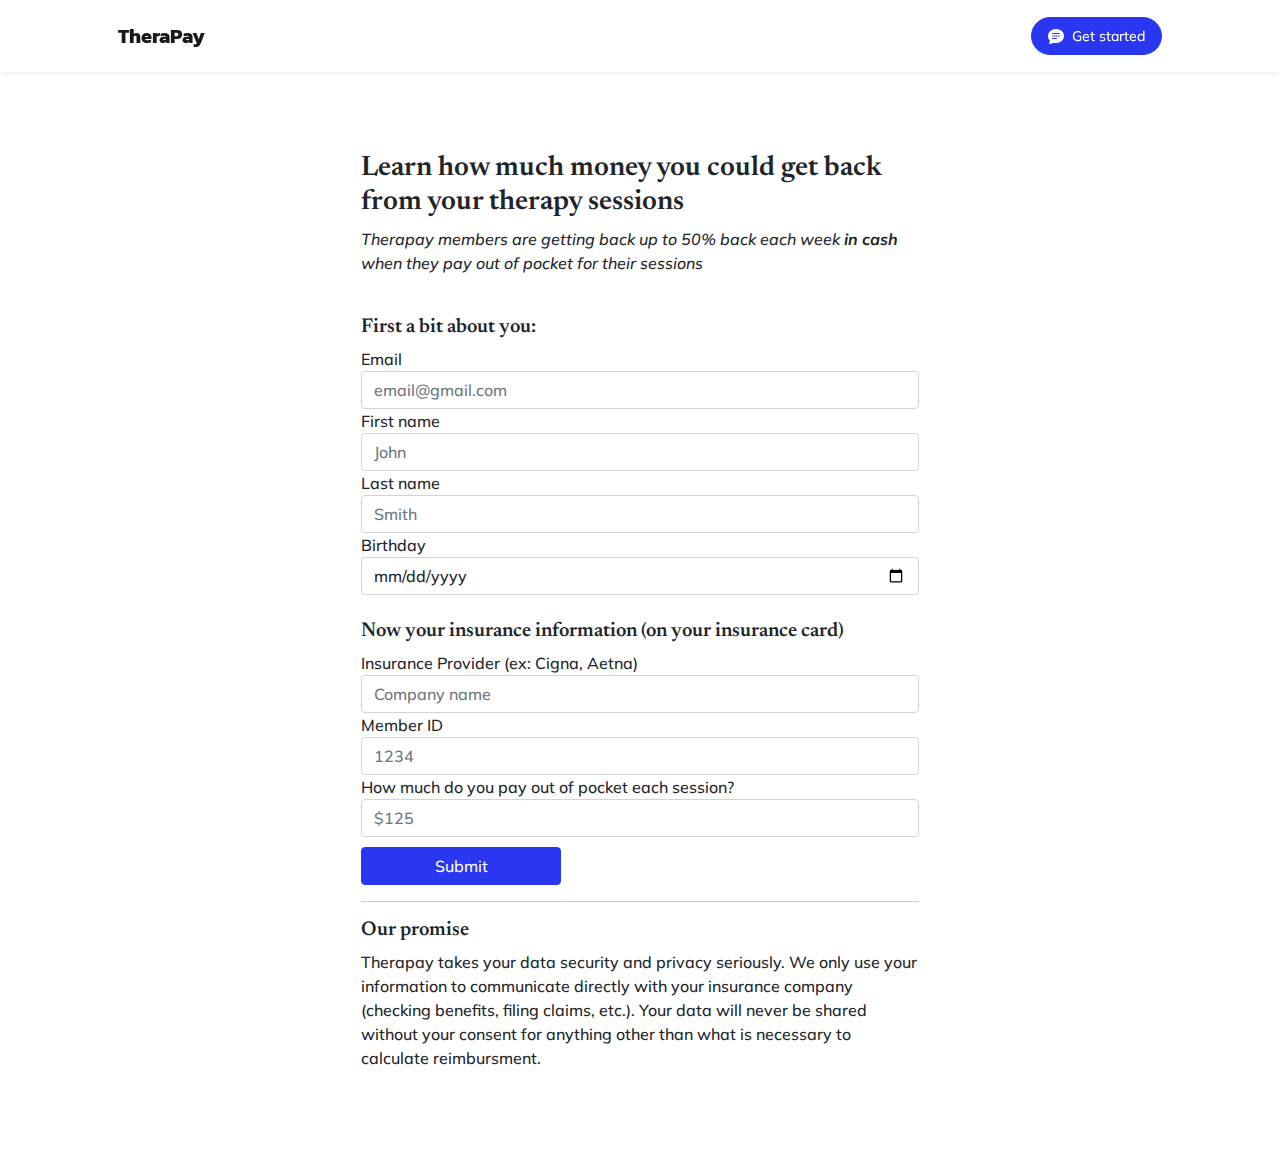
==== quiz.html @ 6f196e07 "Update quiz.html" ====
<!DOCTYPE html>
<html lang="en">

<head>
    <meta charset="utf-8" />
    <meta name="viewport" content="width=device-width, initial-scale=1, shrink-to-fit=no" />
    <meta name="description" content="" />
    <meta name="author" content="" />
    <title>TheraPay</title>
    <link rel="icon" type="image/x-icon" href="assets/favicon.ico" />
    <!-- Bootstrap icons-->
    <link href="https://cdn.jsdelivr.net/npm/bootstrap-icons@1.5.0/font/bootstrap-icons.css" rel="stylesheet" />
    <!-- Google fonts-->
    <link rel="preconnect" href="https://fonts.gstatic.com" />
    <link href="https://fonts.googleapis.com/css2?family=Newsreader:ital,wght@0,600;1,600&amp;display=swap"
        rel="stylesheet" />
    <link
        href="https://fonts.googleapis.com/css2?family=Mulish:ital,wght@0,300;0,500;0,600;0,700;1,300;1,500;1,600;1,700&amp;display=swap"
        rel="stylesheet" />
    <link href="https://fonts.googleapis.com/css2?family=Kanit:ital,wght@0,400;1,400&amp;display=swap"
        rel="stylesheet" />
    <!-- Core theme CSS (includes Bootstrap)-->
    <link href="css/styles.css" rel="stylesheet" />
  <!-- Meta Pixel Code -->
<script>
  !function(f,b,e,v,n,t,s)
  {if(f.fbq)return;n=f.fbq=function(){n.callMethod?
  n.callMethod.apply(n,arguments):n.queue.push(arguments)};
  if(!f._fbq)f._fbq=n;n.push=n;n.loaded=!0;n.version='2.0';
  n.queue=[];t=b.createElement(e);t.async=!0;
  t.src=v;s=b.getElementsByTagName(e)[0];
  s.parentNode.insertBefore(t,s)}(window, document,'script',
  'https://connect.facebook.net/en_US/fbevents.js');
  fbq('init', '743054514490361');
  fbq('track', 'PageView');
</script>
<noscript><img height="1" width="1" style="display:none"
  src="https://www.facebook.com/tr?id=743054514490361&ev=PageView&noscript=1"
/></noscript>
<!-- End Meta Pixel Code -->
</head>

<body id="page-top">
    <!-- Navigation-->
    <nav class="navbar navbar-expand-lg navbar-light fixed-top shadow-sm" id="mainNav">
        <div class="container px-5">
            <a class="navbar-brand fw-bold" href="index.html">TheraPay</a>
            <button class="navbar-toggler" type="button" data-bs-toggle="collapse" data-bs-target="#navbarResponsive"
                aria-controls="navbarResponsive" aria-expanded="false" aria-label="Toggle navigation">
                Menu
                <i class="bi-list"></i>
            </button>
            <div class="collapse navbar-collapse" id="navbarResponsive">
                <ul class="navbar-nav ms-auto me-4 my-3 my-lg-0">
                    <!-- <li class="nav-item"><a class="nav-link me-lg-3" href="#features">Features</a></li> -->
                    <!-- <li class="nav-item"><a class="nav-link me-lg-3" href="#download">Sign Up</a></li> -->
                </ul>
                <a href="quiz.html"
                    class="btn btn-primary rounded-pill px-3 mb-2 mb-lg-0">
                    <span class="d-flex align-items-center">
                        <i class="bi-chat-text-fill me-2"></i>
                        <span class="small">Get started</span>
                    </span>
                </a>
            </div>
        </div>
    </nav>
    <!-- Mashead header-->
    <header class="masthead container" style="background-color: white;">
        <form action="https://formspree.io/f/mvonblrw" method="POST" class="col-lg-6 col-sm-12 col offset-lg-3">
            <h3>Learn how much money you could get back from your therapy sessions</h3>
            <p style="margin-bottom: 40px;"><i>Therapay members are getting back up to 50% back each week <b>in cash</b>
                    when they pay out of pocket for their sessions</i></p>
            <h5>First a bit about you:</h5>
            <div class="form-group">
                <label for="email">Email</label>
                <input name='email' type="email" class="form-control" id="email" aria-describedby="email"
                    placeholder="email@gmail.com" required>
            </div>
            <div class="form-group">
                <label for="firstname">First name</label>
                <input name='firstname' type="text" class="form-control" id="firstname" aria-describedby="firstname"
                    placeholder="John" required>
            </div>
            <div class="form-group">
                <label for="lastname">Last name</label>
                <input name="lastname" type="text" class="form-control" id="lastname" aria-describedby="lastname"
                    placeholder="Smith" required>
            </div>
            <div class="form-group">
                <label for="exampleInputPassword1">Birthday</label>
                <input class="form-control" type="date" id="birthday" name="birthday" required>
            </div>
            <br />
            <h5>Now your insurance information (on your insurance card)</h5>
            <div class="form-group">
                <label for="exampleInputEmail1">Insurance Provider (ex: Cigna, Aetna)</label>
                <input name='company' type="text" class="form-control" id="insuranceProvider"
                    aria-describedby="lastname" placeholder="Company name" required>
            </div>
            <div class="form-group">
                <label for="exampleInputEmail1">Member ID</label>
                <input name='memberId' type="text" class="form-control" id="memberId" aria-describedby="lastname"
                    placeholder="1234" required>
            </div>
            <div class="form-group">
                <label for="cost">How much do you pay out of pocket each session?</label>
                <input name='cost' type="number" class="form-control" id="cost" aria-describedby="cost"
                    placeholder="$125" required>
            </div>
            <button type="submit" class="btn btn-primary" style="margin-top: 10px;width: 200px;">Submit</button>
            <hr />
            <div>
                <h5>Our promise</h5>
                <p>Therapay takes your data security and privacy seriously. We only use your information to communicate
                    directly with your insurance company (checking benefits, filing claims, etc.). Your data will never
                    be shared without your consent for anything other than what is necessary to calculate reimbursment.
                </p>
            </div>
        </form>
    </header>
    <!-- Quote/testimonial aside-->
    <!-- Bootstrap core JS-->
    <script src="https://cdn.jsdelivr.net/npm/bootstrap@5.1.3/dist/js/bootstrap.bundle.min.js"></script>
    <!-- Core theme JS-->
    <script src="js/scripts.js"></script>
    <!-- * * * * * * * * * * * * * * * * * * * * * * * * * * * * * * * * * * * * * * * *-->
    <!-- * *                               SB Forms JS                               * *-->
    <!-- * * Activate your form at https://startbootstrap.com/solution/contact-forms * *-->
    <!-- * * * * * * * * * * * * * * * * * * * * * * * * * * * * * * * * * * * * * * * *-->
    <script src="https://cdn.startbootstrap.com/sb-forms-latest.js"></script>
</body>

</html>
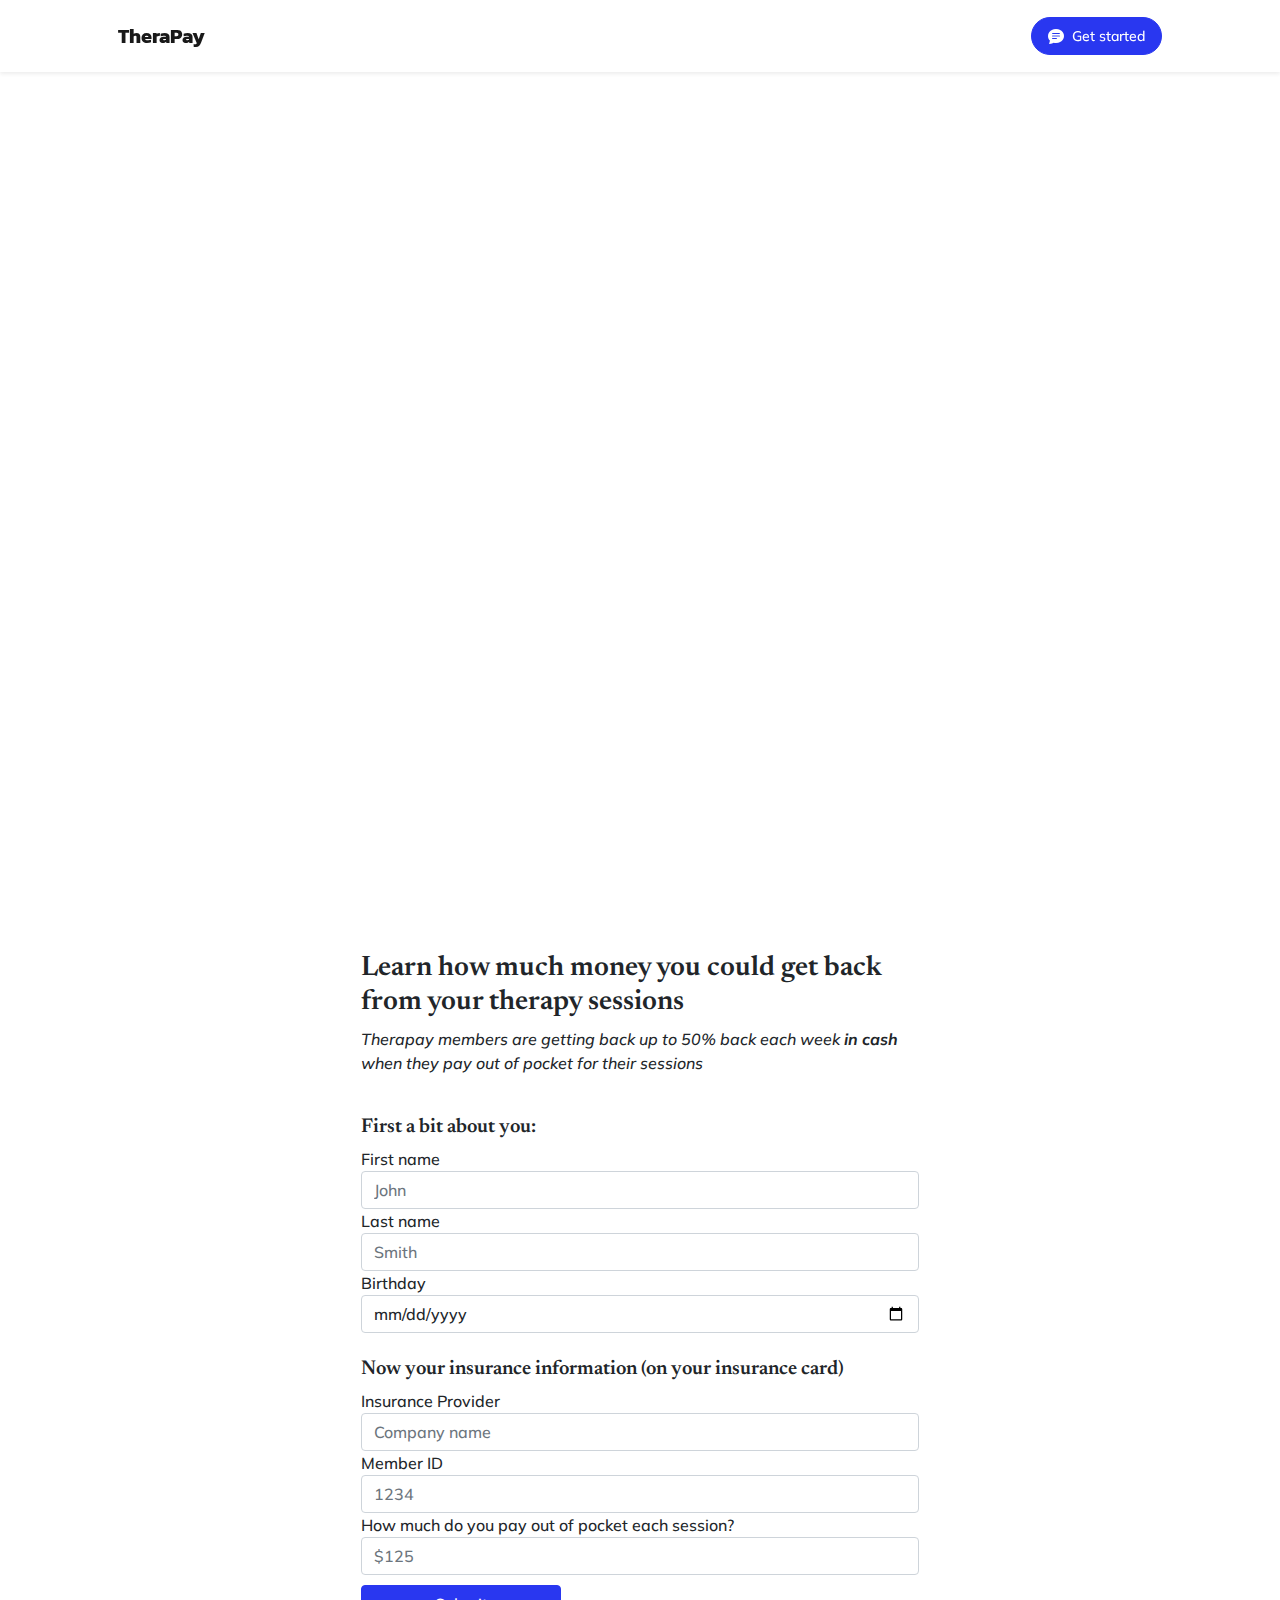
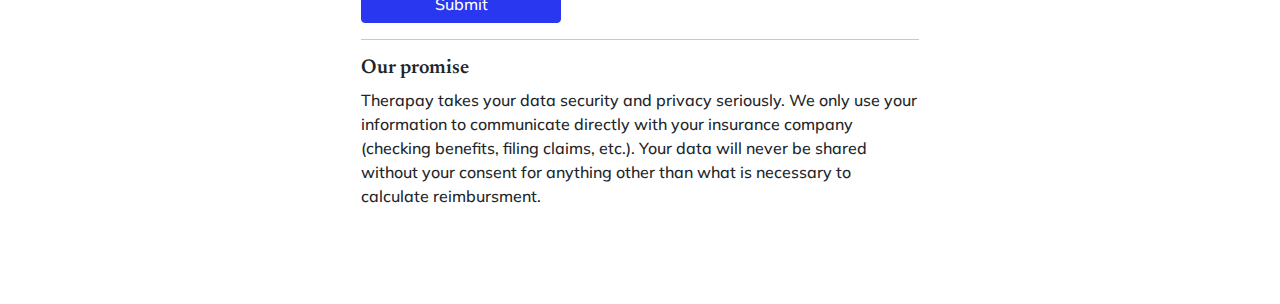
==== commit 2952d10b: "landing page" ====
--- a/quiz.html
+++ b/quiz.html
@@ -21,23 +21,6 @@
         rel="stylesheet" />
     <!-- Core theme CSS (includes Bootstrap)-->
     <link href="css/styles.css" rel="stylesheet" />
-  <!-- Meta Pixel Code -->
-<script>
-  !function(f,b,e,v,n,t,s)
-  {if(f.fbq)return;n=f.fbq=function(){n.callMethod?
-  n.callMethod.apply(n,arguments):n.queue.push(arguments)};
-  if(!f._fbq)f._fbq=n;n.push=n;n.loaded=!0;n.version='2.0';
-  n.queue=[];t=b.createElement(e);t.async=!0;
-  t.src=v;s=b.getElementsByTagName(e)[0];
-  s.parentNode.insertBefore(t,s)}(window, document,'script',
-  'https://connect.facebook.net/en_US/fbevents.js');
-  fbq('init', '743054514490361');
-  fbq('track', 'PageView');
-</script>
-<noscript><img height="1" width="1" style="display:none"
-  src="https://www.facebook.com/tr?id=743054514490361&ev=PageView&noscript=1"
-/></noscript>
-<!-- End Meta Pixel Code -->
 </head>
 
 <body id="page-top">
@@ -55,8 +38,7 @@
                     <!-- <li class="nav-item"><a class="nav-link me-lg-3" href="#features">Features</a></li> -->
                     <!-- <li class="nav-item"><a class="nav-link me-lg-3" href="#download">Sign Up</a></li> -->
                 </ul>
-                <a href="quiz.html"
-                    class="btn btn-primary rounded-pill px-3 mb-2 mb-lg-0">
+                <a href="quiz.html" class="btn btn-primary rounded-pill px-3 mb-2 mb-lg-0">
                     <span class="d-flex align-items-center">
                         <i class="bi-chat-text-fill me-2"></i>
                         <span class="small">Get started</span>
@@ -67,46 +49,45 @@
     </nav>
     <!-- Mashead header-->
     <header class="masthead container" style="background-color: white;">
+        <div style="display: flex; justify-content: center;">
+            <iframe src="https://calculator.meetnirvana.com/81uJjKCd0LtBKSRwDeQhzBq71681139341320"
+                name="reimbursementCalculator" style="border: none;" height="800" width="1000" allowfullscreen></iframe>
+        </div>
         <form action="https://formspree.io/f/mvonblrw" method="POST" class="col-lg-6 col-sm-12 col offset-lg-3">
             <h3>Learn how much money you could get back from your therapy sessions</h3>
             <p style="margin-bottom: 40px;"><i>Therapay members are getting back up to 50% back each week <b>in cash</b>
                     when they pay out of pocket for their sessions</i></p>
             <h5>First a bit about you:</h5>
             <div class="form-group">
-                <label for="email">Email</label>
-                <input name='email' type="email" class="form-control" id="email" aria-describedby="email"
-                    placeholder="email@gmail.com" required>
-            </div>
-            <div class="form-group">
                 <label for="firstname">First name</label>
                 <input name='firstname' type="text" class="form-control" id="firstname" aria-describedby="firstname"
-                    placeholder="John" required>
+                    placeholder="John">
             </div>
             <div class="form-group">
                 <label for="lastname">Last name</label>
                 <input name="lastname" type="text" class="form-control" id="lastname" aria-describedby="lastname"
-                    placeholder="Smith" required>
+                    placeholder="Smith">
             </div>
             <div class="form-group">
                 <label for="exampleInputPassword1">Birthday</label>
-                <input class="form-control" type="date" id="birthday" name="birthday" required>
+                <input class="form-control" type="date" id="birthday" name="birthday">
             </div>
             <br />
             <h5>Now your insurance information (on your insurance card)</h5>
             <div class="form-group">
-                <label for="exampleInputEmail1">Insurance Provider (ex: Cigna, Aetna)</label>
+                <label for="exampleInputEmail1">Insurance Provider </label>
                 <input name='company' type="text" class="form-control" id="insuranceProvider"
-                    aria-describedby="lastname" placeholder="Company name" required>
+                    aria-describedby="lastname" placeholder="Company name">
             </div>
             <div class="form-group">
                 <label for="exampleInputEmail1">Member ID</label>
                 <input name='memberId' type="text" class="form-control" id="memberId" aria-describedby="lastname"
-                    placeholder="1234" required>
+                    placeholder="1234">
             </div>
             <div class="form-group">
                 <label for="cost">How much do you pay out of pocket each session?</label>
-                <input name='cost' type="number" class="form-control" id="cost" aria-describedby="cost"
-                    placeholder="$125" required>
+                <input name='cost' type="text" class="form-control" id="cost" aria-describedby="cost"
+                    placeholder="$125">
             </div>
             <button type="submit" class="btn btn-primary" style="margin-top: 10px;width: 200px;">Submit</button>
             <hr />
@@ -131,4 +112,4 @@
     <script src="https://cdn.startbootstrap.com/sb-forms-latest.js"></script>
 </body>
 
-</html>
+</html>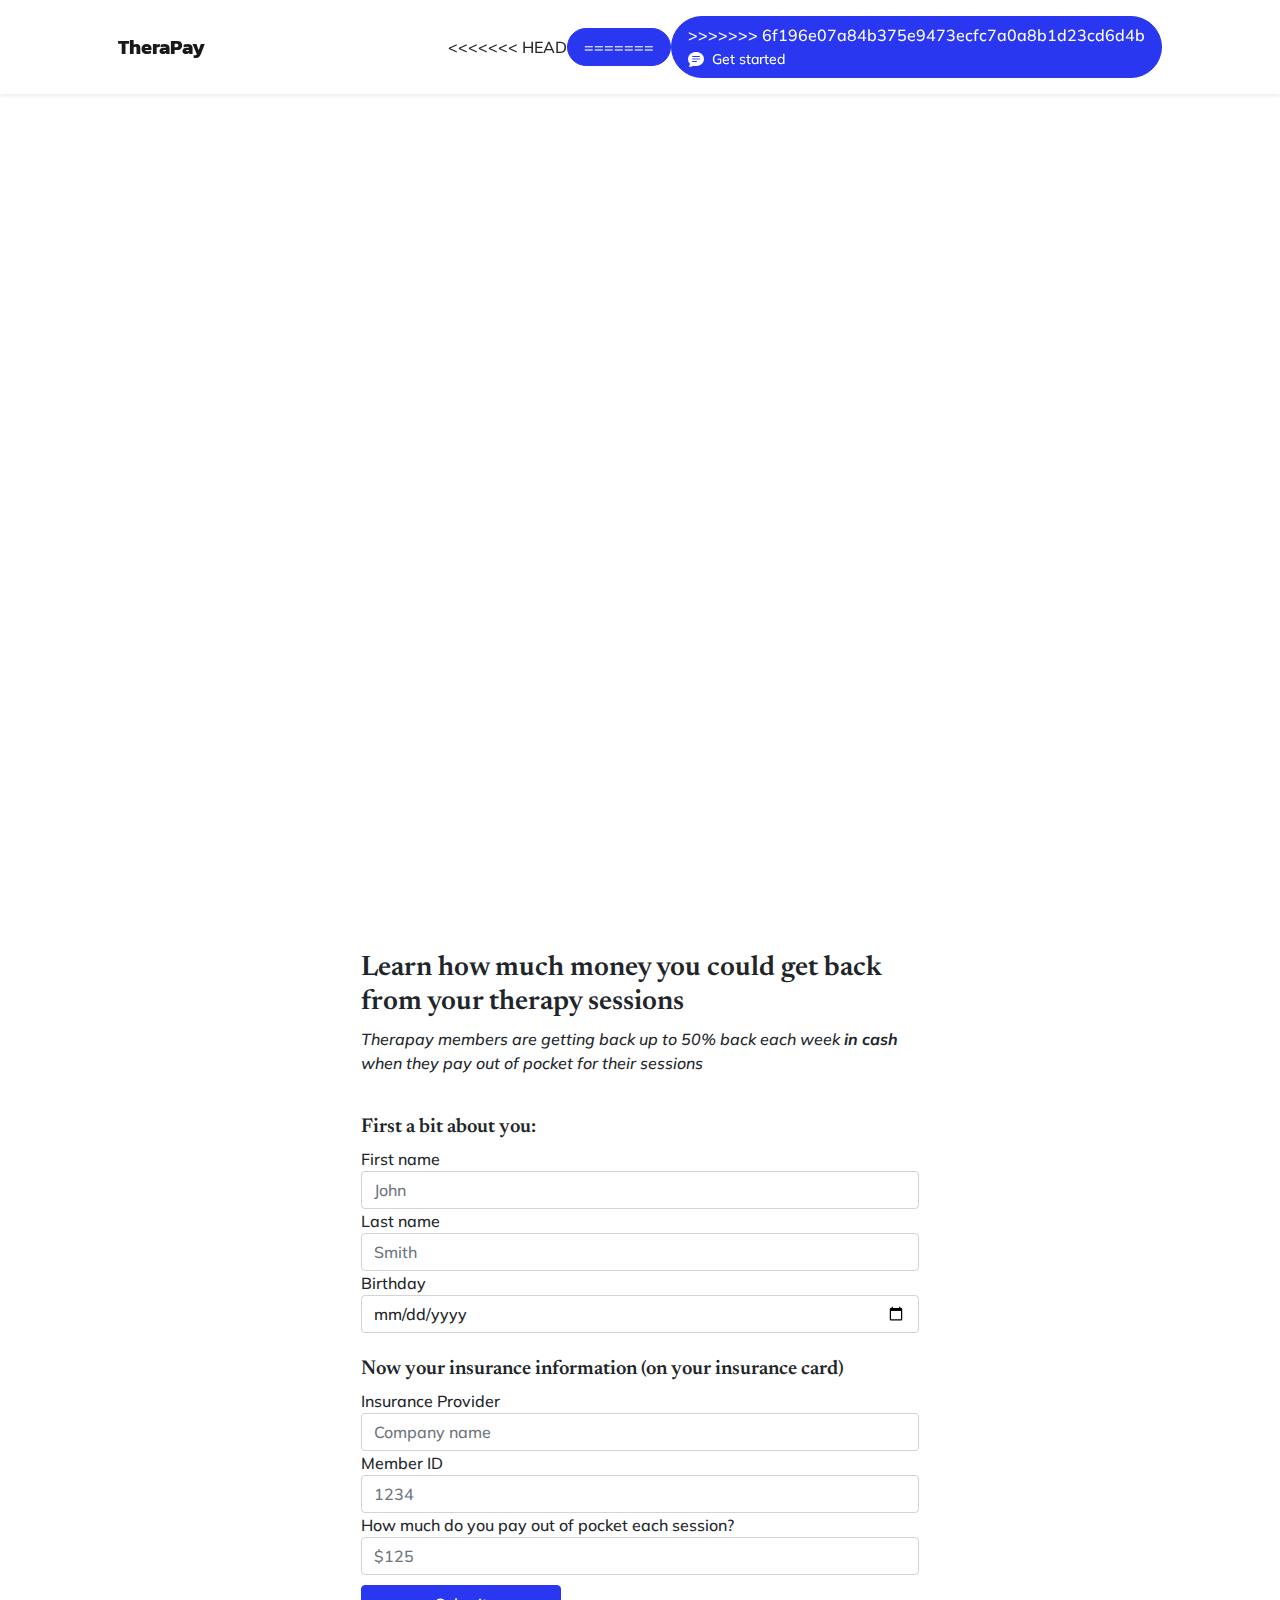
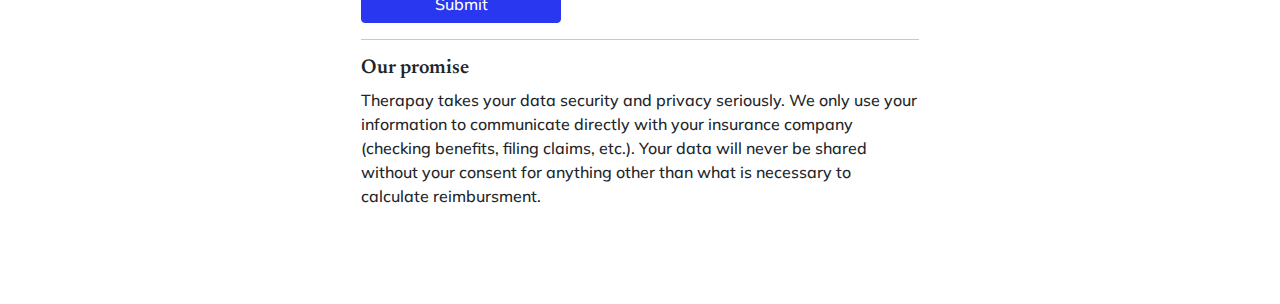
==== commit e2dc7711: "Merge branch 'master' of https://github.com/drewburns/therapay_landing" ====
--- a/quiz.html
+++ b/quiz.html
@@ -38,7 +38,12 @@
                     <!-- <li class="nav-item"><a class="nav-link me-lg-3" href="#features">Features</a></li> -->
                     <!-- <li class="nav-item"><a class="nav-link me-lg-3" href="#download">Sign Up</a></li> -->
                 </ul>
+<<<<<<< HEAD
                 <a href="quiz.html" class="btn btn-primary rounded-pill px-3 mb-2 mb-lg-0">
+=======
+                <a href="quiz.html"
+                    class="btn btn-primary rounded-pill px-3 mb-2 mb-lg-0">
+>>>>>>> 6f196e07a84b375e9473ecfc7a0a8b1d23cd6d4b
                     <span class="d-flex align-items-center">
                         <i class="bi-chat-text-fill me-2"></i>
                         <span class="small">Get started</span>
@@ -112,4 +117,4 @@
     <script src="https://cdn.startbootstrap.com/sb-forms-latest.js"></script>
 </body>
 
-</html>+</html>
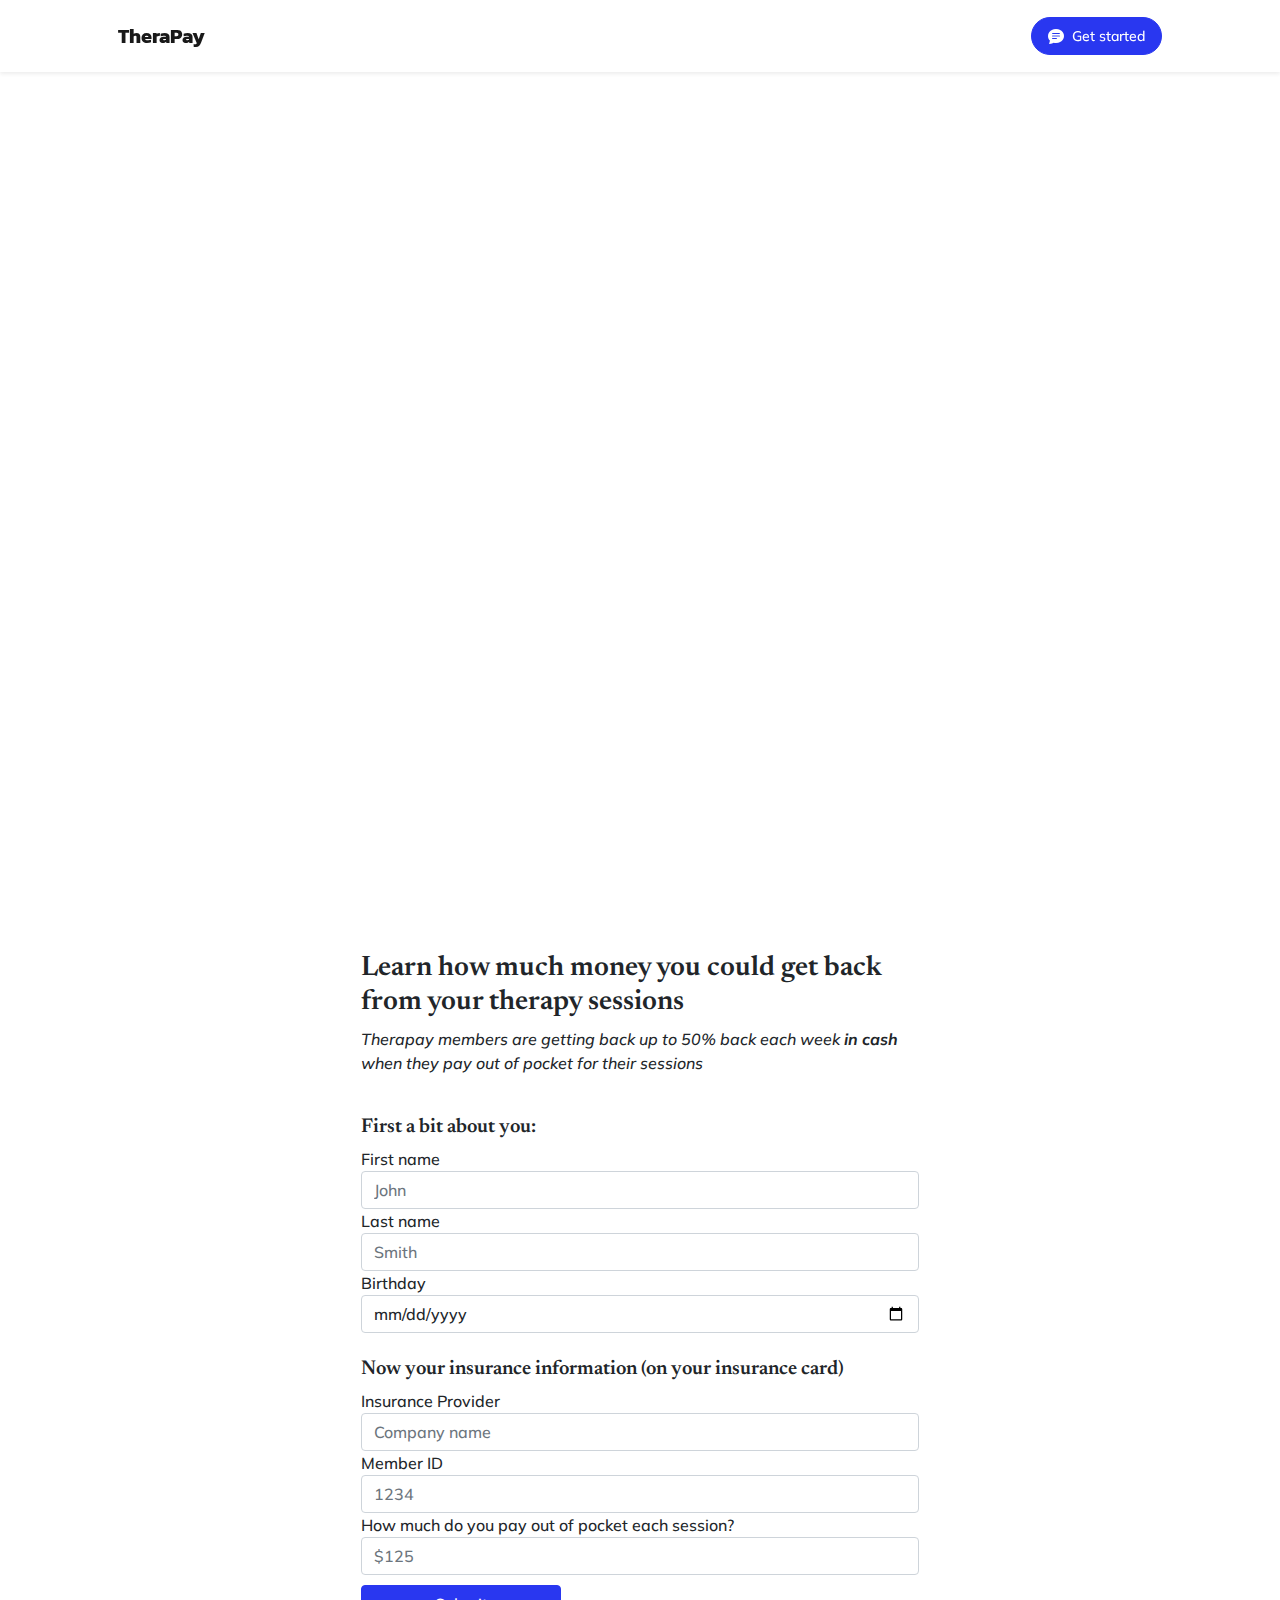
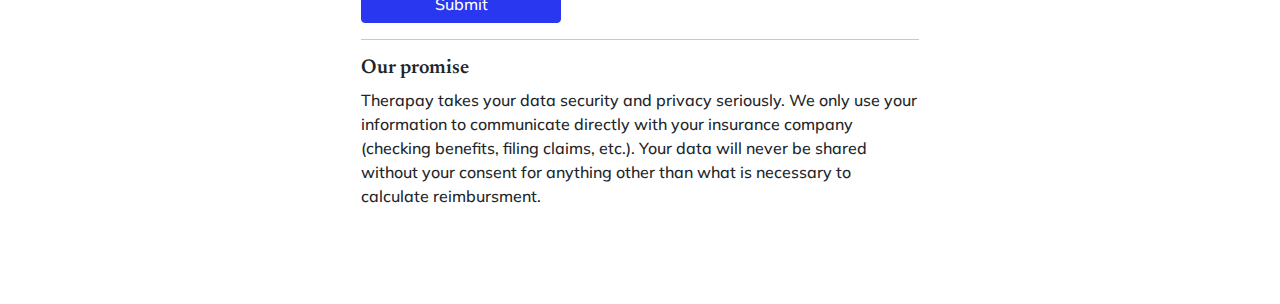
==== commit ce3b32f4: "fix" ====
--- a/quiz.html
+++ b/quiz.html
@@ -38,12 +38,7 @@
                     <!-- <li class="nav-item"><a class="nav-link me-lg-3" href="#features">Features</a></li> -->
                     <!-- <li class="nav-item"><a class="nav-link me-lg-3" href="#download">Sign Up</a></li> -->
                 </ul>
-<<<<<<< HEAD
                 <a href="quiz.html" class="btn btn-primary rounded-pill px-3 mb-2 mb-lg-0">
-=======
-                <a href="quiz.html"
-                    class="btn btn-primary rounded-pill px-3 mb-2 mb-lg-0">
->>>>>>> 6f196e07a84b375e9473ecfc7a0a8b1d23cd6d4b
                     <span class="d-flex align-items-center">
                         <i class="bi-chat-text-fill me-2"></i>
                         <span class="small">Get started</span>
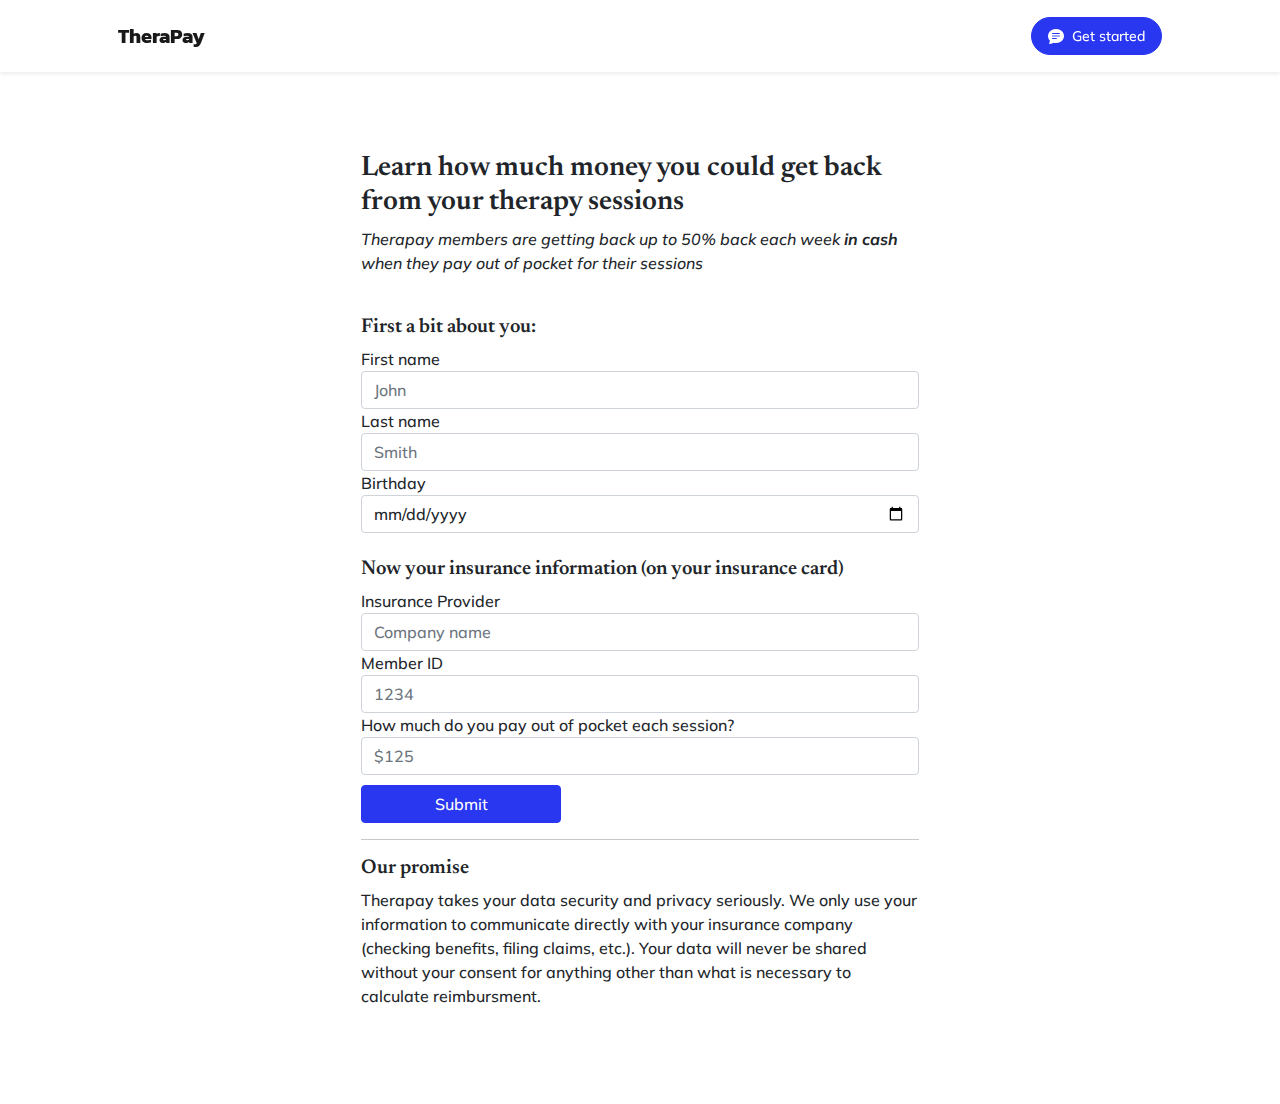
==== commit 44c0bd2e: "fix" ====
--- a/quiz.html
+++ b/quiz.html
@@ -49,10 +49,10 @@
     </nav>
     <!-- Mashead header-->
     <header class="masthead container" style="background-color: white;">
-        <div style="display: flex; justify-content: center;">
+        <!-- <div style="display: flex; justify-content: center;">
             <iframe src="https://calculator.meetnirvana.com/81uJjKCd0LtBKSRwDeQhzBq71681139341320"
                 name="reimbursementCalculator" style="border: none;" height="800" width="1000" allowfullscreen></iframe>
-        </div>
+        </div> -->
         <form action="https://formspree.io/f/mvonblrw" method="POST" class="col-lg-6 col-sm-12 col offset-lg-3">
             <h3>Learn how much money you could get back from your therapy sessions</h3>
             <p style="margin-bottom: 40px;"><i>Therapay members are getting back up to 50% back each week <b>in cash</b>
